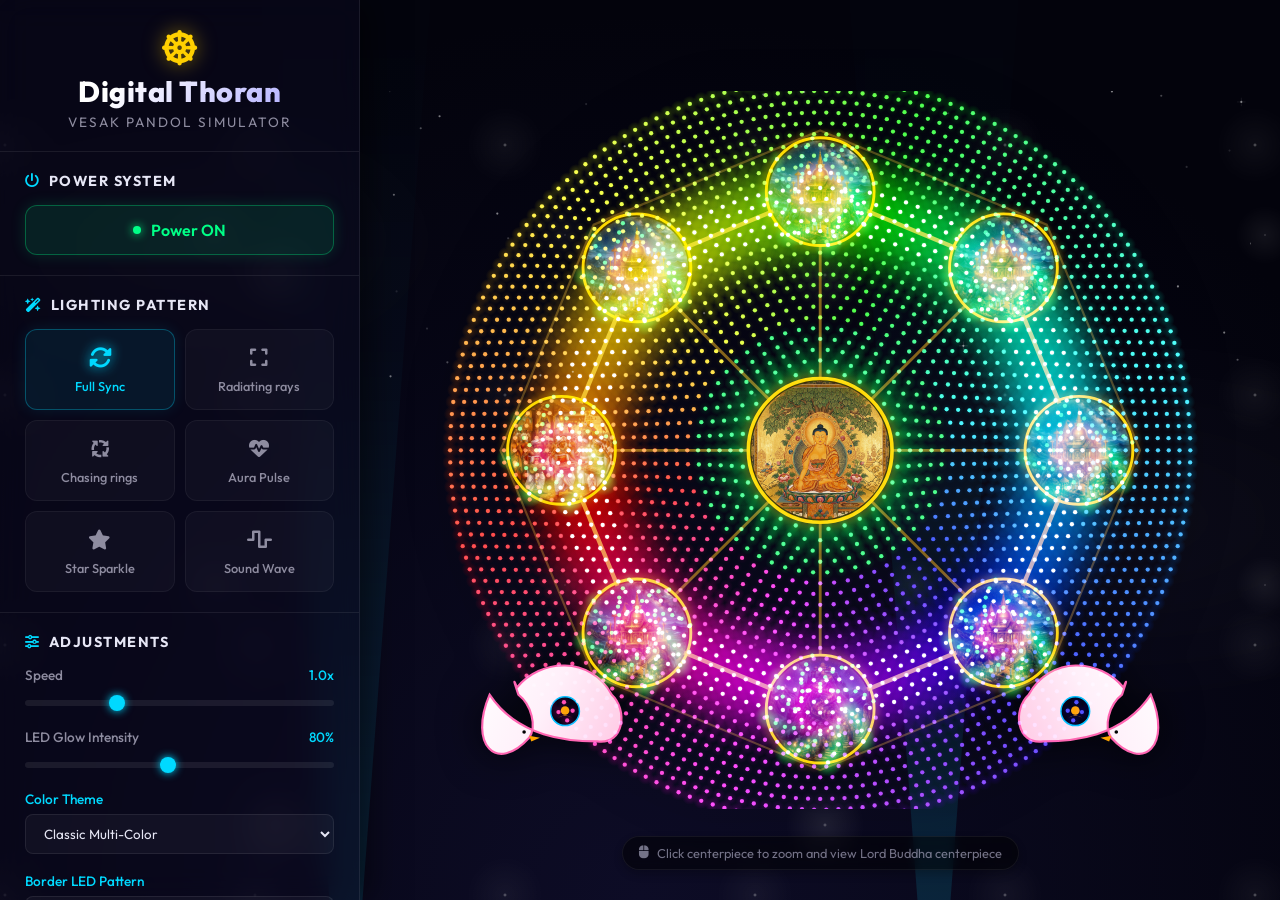
==== index.html @ d3d263a2 "first commit" ====
<!DOCTYPE html>
<html lang="en">
<head>
    <meta charset="UTF-8">
    <meta name="viewport" content="width=device-width, initial-scale=1.0">
    <title>Digital Vesak Thoran - Interactive LED Pandol</title>
    <meta name="description" content="An interactive, high-fidelity digital Vesak Thoran (Pandol) featuring synchronized LED lighting patterns, background music, and interactive Jataka story narrations.">
    <!-- Google Fonts: Outfit for UI, Noto Serif Sinhala for Sinhala text -->
    <link rel="preconnect" href="https://fonts.googleapis.com">
    <link rel="preconnect" href="https://fonts.gstatic.com" crossorigin>
    <link href="https://fonts.googleapis.com/css2?family=Abhaya+Libre:wght@500;700;800&family=Noto+Serif+Sinhala:wght@400;700&family=Outfit:wght@300;400;600;800&display=swap" rel="stylesheet">
    <!-- FontAwesome for control icons -->
    <link rel="stylesheet" href="https://cdnjs.cloudflare.com/ajax/libs/font-awesome/6.4.0/css/all.min.css">
    <link rel="stylesheet" href="index.css">
</head>
<body>
    <!-- Atmospheric Night Background -->
    <div class="sky-container">
        <div class="stars" id="stars-field"></div>
        <div class="clouds-container">
            <div class="cloud cloud-1"></div>
            <div class="cloud cloud-2"></div>
        </div>
        <!-- Sweeping searchlight beams behind the Thoran -->
        <div class="searchlight-beam beam-left" id="searchlight-l"></div>
        <div class="searchlight-beam beam-right" id="searchlight-r"></div>
    </div>

    <!-- Main Container -->
    <div class="app-container">
        <!-- Sidebar Controls -->
        <aside class="controls-sidebar" id="main-controls">
            <div class="sidebar-header">
                <i class="fa-solid fa-dharmachakra brand-logo spinning"></i>
                <h2>Digital Thoran</h2>
                <p>Vesak Pandol Simulator</p>
            </div>

            <div class="control-group">
                <h3><i class="fa-solid fa-power-off"></i> Power System</h3>
                <div class="power-toggle-container">
                    <button class="btn btn-power active" id="btn-power" aria-label="Toggle Power">
                        <span class="power-indicator"></span>
                        Power ON
                    </button>
                </div>
            </div>

            <div class="control-group">
                <h3><i class="fa-solid fa-wand-magic-sparkles"></i> Lighting Pattern</h3>
                <div class="pattern-grid">
                    <button class="pattern-card active" data-pattern="synchronized" id="pattern-sync">
                        <span class="pattern-icon"><i class="fa-solid fa-rotate"></i></span>
                        <span class="pattern-name">Full Sync</span>
                    </button>
                    <button class="pattern-card" data-pattern="radiating" id="pattern-rad">
                        <span class="pattern-icon"><i class="fa-solid fa-expand"></i></span>
                        <span class="pattern-name">Radiating rays</span>
                    </button>
                    <button class="pattern-card" data-pattern="chase" id="pattern-chase">
                        <span class="pattern-icon"><i class="fa-solid fa-arrows-spin"></i></span>
                        <span class="pattern-name">Chasing rings</span>
                    </button>
                    <button class="pattern-card" data-pattern="pulsing" id="pattern-pulse">
                        <span class="pattern-icon"><i class="fa-solid fa-heart-pulse"></i></span>
                        <span class="pattern-name">Aura Pulse</span>
                    </button>
                    <button class="pattern-card" data-pattern="twinkle" id="pattern-twinkle">
                        <span class="pattern-icon"><i class="fa-solid fa-star"></i></span>
                        <span class="pattern-name">Star Sparkle</span>
                    </button>
                    <button class="pattern-card" data-pattern="sound-reactive" id="pattern-sound">
                        <span class="pattern-icon"><i class="fa-solid fa-wave-square"></i></span>
                        <span class="pattern-name">Sound Wave</span>
                    </button>
                </div>
            </div>

            <div class="control-group">
                <h3><i class="fa-solid fa-sliders"></i> Adjustments</h3>
                <div class="slider-control">
                    <div class="slider-labels">
                        <span>Speed</span>
                        <span id="val-speed">1.0x</span>
                    </div>
                    <input type="range" id="slider-speed" min="0.2" max="3" step="0.1" value="1.0" class="custom-slider">
                </div>

                <div class="slider-control">
                    <div class="slider-labels">
                        <span>LED Glow Intensity</span>
                        <span id="val-glow">80%</span>
                    </div>
                    <input type="range" id="slider-glow" min="20" max="150" value="80" class="custom-slider">
                </div>

                <div class="slider-control">
                    <div class="slider-labels">
                        <span>Color Theme</span>
                    </div>
                    <select id="theme-selector" class="custom-select">
                        <option value="classic">Classic Multi-Color</option>
                        <option value="golden">Golden Buddhist Aura</option>
                        <option value="neon">Modern Electric Neon</option>
                        <option value="cool">Cool Blue & Emerald</option>
                    </select>
                </div>

                <div class="slider-control">
                    <div class="slider-labels">
                        <span>Border LED Pattern</span>
                    </div>
                    <select id="border-pattern-selector" class="custom-select">
                        <option value="turbine">Traditional Turbine</option>
                        <option value="flower">Ray Petals Flower</option>
                        <option value="sunray">Buddhist Sunray</option>
                        <option value="cross">Symmetric Cross</option>
                        <option value="diamond">Diamond Burst</option>
                        <option value="spiral">Spiral Galaxy</option>
                        <option value="lotus">Lotus Bloom</option>
                        <option value="wave">Ripple Wave Ring</option>
                        <option value="sunleaf">☀️ Sun Leaf Petals</option>
                        <option value="turboblade">🌀 Turbo Blade</option>
                    </select>
                </div>
            </div>

            <div class="control-group">
                <h3><i class="fa-solid fa-music"></i> Temple Soundscape</h3>
                <button class="btn btn-audio" id="btn-audio">
                    <i class="fa-solid fa-volume-xmark"></i> Play Ambiance
                </button>
                <div class="slider-control" style="margin-top: 10px;">
                    <div class="slider-labels">
                        <span>Volume</span>
                        <span id="val-volume">50%</span>
                    </div>
                    <input type="range" id="slider-volume" min="0" max="100" value="50" class="custom-slider">
                </div>
            </div>

            <div class="control-group">
                <h3><i class="fa-solid fa-microphone-lines"></i> Storyteller & Viridu</h3>
                <p class="story-intro">Play traditional Sinhala Viridu poem chanting and Raban drumbeats synced with the Jataka chapters.</p>
                <button class="btn btn-audio" id="btn-viridu-play" style="margin-bottom: 12px;">
                    <i class="fa-solid fa-play"></i> Play Viridu (Sinhala)
                </button>
                <div style="display: flex; align-items: center; justify-content: space-between; margin-bottom: 12px;">
                    <span style="font-size: 0.85rem; color: var(--text-secondary);">Auto Storytelling Mode</span>
                    <input type="checkbox" id="chk-autoplay" style="cursor: pointer; width: 18px; height: 18px; accent-color: var(--accent-blue);">
                </div>
                <div style="display: flex; gap: 8px; margin-bottom: 15px;">
                    <button class="btn btn-audio" id="btn-viridu-prev" style="flex: 1; padding: 8px 10px;"><i class="fa-solid fa-backward"></i> Prev</button>
                    <button class="btn btn-audio" id="btn-viridu-next" style="flex: 1; padding: 8px 10px;">Next <i class="fa-solid fa-forward"></i></button>
                </div>
            </div>

            <div class="control-group">
                <h3><i class="fa-solid fa-images"></i> Custom Panel Images</h3>
                <p class="story-intro">Select custom images for the centerpiece and chapters (or reset to default).</p>
                <div class="image-uploader-list">
                    <div class="uploader-item">
                        <span class="uploader-label">Centerpiece</span>
                        <div class="uploader-controls">
                            <label class="btn-upload-file">
                                <input type="file" class="input-panel-img" data-panel="0" accept="image/*">
                                <i class="fa-solid fa-cloud-arrow-up"></i>
                            </label>
                            <button class="btn-reset-img" data-panel="0" title="Reset to default"><i class="fa-solid fa-rotate-left"></i></button>
                        </div>
                    </div>
                    <div class="uploader-item">
                        <span class="uploader-label">Chapter 1</span>
                        <div class="uploader-controls">
                            <label class="btn-upload-file">
                                <input type="file" class="input-panel-img" data-panel="1" accept="image/*">
                                <i class="fa-solid fa-cloud-arrow-up"></i>
                            </label>
                            <button class="btn-reset-img" data-panel="1" title="Reset to default"><i class="fa-solid fa-rotate-left"></i></button>
                        </div>
                    </div>
                    <div class="uploader-item">
                        <span class="uploader-label">Chapter 2</span>
                        <div class="uploader-controls">
                            <label class="btn-upload-file">
                                <input type="file" class="input-panel-img" data-panel="2" accept="image/*">
                                <i class="fa-solid fa-cloud-arrow-up"></i>
                            </label>
                            <button class="btn-reset-img" data-panel="2" title="Reset to default"><i class="fa-solid fa-rotate-left"></i></button>
                        </div>
                    </div>
                    <div class="uploader-item">
                        <span class="uploader-label">Chapter 3</span>
                        <div class="uploader-controls">
                            <label class="btn-upload-file">
                                <input type="file" class="input-panel-img" data-panel="3" accept="image/*">
                                <i class="fa-solid fa-cloud-arrow-up"></i>
                            </label>
                            <button class="btn-reset-img" data-panel="3" title="Reset to default"><i class="fa-solid fa-rotate-left"></i></button>
                        </div>
                    </div>
                    <div class="uploader-item">
                        <span class="uploader-label">Chapter 4</span>
                        <div class="uploader-controls">
                            <label class="btn-upload-file">
                                <input type="file" class="input-panel-img" data-panel="4" accept="image/*">
                                <i class="fa-solid fa-cloud-arrow-up"></i>
                            </label>
                            <button class="btn-reset-img" data-panel="4" title="Reset to default"><i class="fa-solid fa-rotate-left"></i></button>
                        </div>
                    </div>
                    <div class="uploader-item">
                        <span class="uploader-label">Chapter 5</span>
                        <div class="uploader-controls">
                            <label class="btn-upload-file">
                                <input type="file" class="input-panel-img" data-panel="5" accept="image/*">
                                <i class="fa-solid fa-cloud-arrow-up"></i>
                            </label>
                            <button class="btn-reset-img" data-panel="5" title="Reset to default"><i class="fa-solid fa-rotate-left"></i></button>
                        </div>
                    </div>
                    <div class="uploader-item">
                        <span class="uploader-label">Chapter 6</span>
                        <div class="uploader-controls">
                            <label class="btn-upload-file">
                                <input type="file" class="input-panel-img" data-panel="6" accept="image/*">
                                <i class="fa-solid fa-cloud-arrow-up"></i>
                            </label>
                            <button class="btn-reset-img" data-panel="6" title="Reset to default"><i class="fa-solid fa-rotate-left"></i></button>
                        </div>
                    </div>
                    <div class="uploader-item">
                        <span class="uploader-label">Chapter 7</span>
                        <div class="uploader-controls">
                            <label class="btn-upload-file">
                                <input type="file" class="input-panel-img" data-panel="7" accept="image/*">
                                <i class="fa-solid fa-cloud-arrow-up"></i>
                            </label>
                            <button class="btn-reset-img" data-panel="7" title="Reset to default"><i class="fa-solid fa-rotate-left"></i></button>
                        </div>
                    </div>
                    <div class="uploader-item">
                        <span class="uploader-label">Chapter 8</span>
                        <div class="uploader-controls">
                            <label class="btn-upload-file">
                                <input type="file" class="input-panel-img" data-panel="8" accept="image/*">
                                <i class="fa-solid fa-cloud-arrow-up"></i>
                            </label>
                            <button class="btn-reset-img" data-panel="8" title="Reset to default"><i class="fa-solid fa-rotate-left"></i></button>
                        </div>
                    </div>
                </div>
            </div>

            <div class="control-group">
                <h3><i class="fa-solid fa-book-open"></i> Sri Pada Pilgrimage</h3>
                <div class="scene-list">
                    <button class="scene-item" data-scene="1">
                        <span class="scene-num">1</span>
                        <span class="scene-title">Saman's Invitation</span>
                    </button>
                    <button class="scene-item" data-scene="2">
                        <span class="scene-num">2</span>
                        <span class="scene-title">Buddha's Arrival</span>
                    </button>
                    <button class="scene-item" data-scene="3">
                        <span class="scene-num">3</span>
                        <span class="scene-title">Placing the Footprint</span>
                    </button>
                    <button class="scene-item" data-scene="4">
                        <span class="scene-num">4</span>
                        <span class="scene-title">Worship of the Footprint</span>
                    </button>
                    <button class="scene-item" data-scene="5">
                        <span class="scene-num">5</span>
                        <span class="scene-title">Pilgrims' Night Climb</span>
                    </button>
                    <button class="scene-item" data-scene="6">
                        <span class="scene-num">6</span>
                        <span class="scene-title">The Summit Shrine</span>
                    </button>
                    <button class="scene-item" data-scene="7">
                        <span class="scene-num">7</span>
                        <span class="scene-title">Hewisi Drumming</span>
                    </button>
                    <button class="scene-item" data-scene="8">
                        <span class="scene-num">8</span>
                        <span class="scene-title">Rising Sun (Ira Sewaya)</span>
                    </button>
                </div>
            </div>
            
            <div class="sidebar-footer">
                <a href="panel-display.html" class="btn btn-audio" style="margin-bottom: 15px; text-decoration: none; display: block; text-align: center;"><i class="fa-solid fa-square-full"></i> View Background Panel</a>
                <p>Created with devotion for Vesak</p>
                <span class="dev-tag">Antigravity AI</span>
            </div>
        </aside>

        <!-- Toggle Sidebar Button for smaller screens -->
        <button class="sidebar-toggle" id="btn-sidebar-toggle" aria-label="Toggle Menu">
            <i class="fa-solid fa-bars"></i>
        </button>

        <!-- Main Display Canvas Area -->
        <main class="canvas-viewport">
            <div class="canvas-wrapper">
                <canvas id="thoran-canvas"></canvas>
                
                <!-- Viridu Lyrics Display Overlay -->
                <div class="viridu-overlay-box" id="viridu-display-box">
                    <div class="viridu-title"><i class="fa-solid fa-microphone-lines"></i> තෝරණ් විරිදු ගායනය (Viridu Chanting)</div>
                    <div class="viridu-verse" id="viridu-lyrics-text">සුමන සමන් දෙව් රාජිඳු එදා...<br>බුදු හිමි හමුවී ආරාධනා...</div>
                </div>

                <!-- Help Tip Overlay -->
                <div class="interaction-hint">
                    <i class="fa-solid fa-computer-mouse"></i> Click centerpiece to zoom and view Lord Buddha centerpiece
                </div>
            </div>
        </main>
    </div>

    <!-- Jataka Story Details Modal -->
    <div class="modal-backdrop" id="story-modal">
        <div class="modal-card">
            <button class="modal-close" id="btn-modal-close" aria-label="Close Story">&times;</button>
            <div class="modal-body">
                <div class="modal-visual">
                    <!-- Zoomed illustration render target -->
                    <canvas id="modal-canvas" width="400" height="400"></canvas>
                </div>
                <div class="modal-text">
                    <div class="lang-tabs">
                        <button class="tab-btn active" data-lang="en">English</button>
                        <button class="tab-btn" data-lang="si">සිංහල</button>
                    </div>
                    
                    <div class="lang-content en active" id="story-content-en">
                        <h2 class="story-heading">Sumana Saman's Invitation</h2>
                        <h4 class="story-chapter">Chapter 1: The Divine Request</h4>
                        <p class="story-desc">
                            God Sumana Saman, the guardian deity of Samanala Kanda (Adam's Peak), visits Lord Buddha during His visit to Kelaniya. Bowing with deep devotion, the deity invites Lord Buddha to climb the holy peak of Samanala Mountain and place His sacred footprint on the summit, establishing a place of worship for all generations.
                        </p>
                    </div>
                    
                    <div class="lang-content si" id="story-content-si">
                        <h2 class="story-heading">සුමන සමන් දෙවිඳුගේ ආරාධනාව</h2>
                        <h4 class="story-chapter">පළමු පරිච්ඡේදය: දිව්‍යමය ඇරයුම</h4>
                        <p class="story-desc">
                            කැලණියට වැඩම කළ බුදුරජාණන් වහන්සේ හමුවන සමනල කඳු අධිපති සුමන සමන් දිව්‍ය රාජයා, උන්වහන්සේට ඉතා බැති සිතින් නමස්කාර කරයි. සමනල කඳු මුදුනට වැඩම කර එහි බුදු සිරි පා සටහන තබා, ලෝක සත්වයාට වැඳ පුදා ගැනීම සඳහා පූජනීය ස්ථානයක් බවට පත් කරන ලෙස දෙවිඳුන් ආරාධනා කරයි.
                        </p>
                    </div>
                    
                    <div class="modal-navigation">
                        <button class="btn btn-nav" id="btn-story-prev"><i class="fa-solid fa-chevron-left"></i> Previous</button>
                        <span class="story-page-indicator" id="story-page-num">1 / 8</span>
                        <button class="btn btn-nav" id="btn-story-next">Next <i class="fa-solid fa-chevron-right"></i></button>
                    </div>
                </div>
            </div>
        </div>
    </div>

    <!-- Startup Loading Screen -->
    <div class="loading-overlay" id="loading-screen">
        <div class="loading-content">
            <div class="dharma-wheel-container">
                <i class="fa-solid fa-dharmachakra spinning-slow"></i>
            </div>
            <h1>සාධු! සාධු! සාධු!</h1>
            <p>Initializing Digital Vesak Thoran...</p>
            <div class="progress-bar">
                <div class="progress-fill" id="loading-progress"></div>
            </div>
        </div>
    </div>

    <!-- Main scripts -->
    <script src="audio.js"></script>
    <script src="thoran.js"></script>
</body>
</html>
---- index.css ----
/* --- Global Styles & Variables --- */
:root {
    --bg-primary: #020208;
    --bg-secondary: #070614;
    --bg-glass: rgba(12, 10, 32, 0.55);
    --border-glass: rgba(255, 255, 255, 0.08);
    --accent-red: #ff3b5c;
    --accent-green: #00ff87;
    --accent-blue: #00d9ff;
    --accent-yellow: #ffd000;
    --accent-pink: #ff52cc;
    --accent-white: #ffffff;
    --text-primary: #e6e6f5;
    --text-secondary: #8e8ca0;
    --text-muted: #57556a;
    --font-ui: 'Outfit', sans-serif;
    --font-sinhala: 'Noto Serif Sinhala', serif;
    --glow-glow: 0 0 15px rgba(0, 217, 255, 0.4);
    --transition-smooth: all 0.3s cubic-bezier(0.25, 0.8, 0.25, 1);
}

* {
    box-sizing: border-box;
    margin: 0;
    padding: 0;
    user-select: none;
}

body {
    background-color: var(--bg-primary);
    color: var(--text-primary);
    font-family: var(--font-ui);
    overflow: hidden;
    height: 100vh;
    width: 100vw;
}

/* --- Atmospheric Night Sky Background --- */
.sky-container {
    position: absolute;
    top: 0;
    left: 0;
    width: 100%;
    height: 100%;
    background: radial-gradient(circle at 50% 100%, #0d0c26 0%, #03030c 80%);
    overflow: hidden;
    z-index: 1;
}

.stars {
    position: absolute;
    width: 100%;
    height: 100%;
    background-image: 
        radial-gradient(white, rgba(255,255,255,.2) 2px, transparent 40px),
        radial-gradient(white, rgba(255,255,255,.15) 1px, transparent 30px),
        radial-gradient(white, rgba(255,255,255,.1) 2px, transparent 40px);
    background-size: 550px 550px, 350px 350px, 250px 250px;
    background-position: 0 0, 40px 60px, 130px 270px;
    opacity: 0.4;
    animation: starTwinkle 120s linear infinite;
}

@keyframes starTwinkle {
    from { background-position: 0 0, 40px 60px, 130px 270px; }
    to { background-position: 550px 1100px, 390px 760px, 130px 1270px; }
}

.clouds-container {
    position: absolute;
    width: 100%;
    height: 100%;
    opacity: 0.15;
    pointer-events: none;
}

.cloud {
    position: absolute;
    background: radial-gradient(ellipse at center, rgba(255,255,255,0.2) 0%, rgba(255,255,255,0) 70%);
    border-radius: 50%;
    filter: blur(20px);
}

.cloud-1 {
    width: 600px;
    height: 300px;
    top: 10%;
    left: -10%;
    animation: drift 180s linear infinite;
}

.cloud-2 {
    width: 800px;
    height: 400px;
    bottom: 20%;
    right: -20%;
    animation: driftReverse 220s linear infinite;
}

@keyframes drift {
    0% { transform: translateX(0); }
    50% { transform: translateX(100vw); }
    100% { transform: translateX(0); }
}

@keyframes driftReverse {
    0% { transform: translateX(0); }
    50% { transform: translateX(-100vw); }
    100% { transform: translateX(0); }
}

/* Sweeping searchlight beams */
.searchlight-beam {
    position: absolute;
    bottom: -100px;
    width: 180px;
    height: 120vh;
    background: linear-gradient(to top, rgba(0, 217, 255, 0.15) 0%, rgba(0, 217, 255, 0.02) 60%, rgba(0, 217, 255, 0) 100%);
    clip-path: polygon(45% 100%, 55% 100%, 100% 0%, 0% 0%);
    transform-origin: bottom center;
    filter: blur(8px);
    pointer-events: none;
    mix-blend-mode: screen;
}

.beam-left {
    left: 20%;
    animation: sweepLeft 22s ease-in-out infinite alternate;
}

.beam-right {
    right: 20%;
    animation: sweepRight 26s ease-in-out infinite alternate;
}

@keyframes sweepLeft {
    0% { transform: rotate(-25deg); opacity: 0.3; }
    50% { opacity: 0.6; }
    100% { transform: rotate(15deg); opacity: 0.2; }
}

@keyframes sweepRight {
    0% { transform: rotate(20deg); opacity: 0.2; }
    50% { opacity: 0.5; }
    100% { transform: rotate(-15deg); opacity: 0.4; }
}

/* --- Layout Container --- */
.app-container {
    position: relative;
    display: flex;
    width: 100vw;
    height: 100vh;
    z-index: 2;
}

/* --- Sidebar Controls (Glassmorphic) --- */
.controls-sidebar {
    width: 360px;
    height: 100%;
    background: var(--bg-glass);
    backdrop-filter: blur(16px);
    -webkit-backdrop-filter: blur(16px);
    border-right: 1px solid var(--border-glass);
    display: flex;
    flex-direction: column;
    overflow-y: auto;
    z-index: 10;
    transition: var(--transition-smooth);
    box-shadow: 10px 0 30px rgba(0,0,0,0.5);
    scrollbar-width: thin;
    scrollbar-color: rgba(255,255,255,0.1) transparent;
}

.controls-sidebar::-webkit-scrollbar {
    width: 5px;
}
.controls-sidebar::-webkit-scrollbar-thumb {
    background-color: rgba(255,255,255,0.1);
    border-radius: 5px;
}

.sidebar-header {
    padding: 30px 25px 20px;
    border-bottom: 1px solid var(--border-glass);
    text-align: center;
}

.sidebar-header h2 {
    font-size: 1.8rem;
    font-weight: 800;
    background: linear-gradient(135deg, #ffffff 30%, #a29fff 100%);
    -webkit-background-clip: text;
    -webkit-text-fill-color: transparent;
    letter-spacing: 0.5px;
    margin-top: 8px;
}

.sidebar-header p {
    font-size: 0.85rem;
    color: var(--text-secondary);
    text-transform: uppercase;
    letter-spacing: 2px;
    margin-top: 4px;
}

.brand-logo {
    font-size: 2.2rem;
    color: var(--accent-yellow);
    filter: drop-shadow(0 0 10px rgba(255, 208, 0, 0.5));
}

.spinning {
    animation: spin 8s linear infinite;
}
.spinning-slow {
    animation: spin 20s linear infinite;
}

@keyframes spin {
    0% { transform: rotate(0deg); }
    100% { transform: rotate(360deg); }
}

.control-group {
    padding: 20px 25px;
    border-bottom: 1px solid var(--border-glass);
}

.control-group h3 {
    font-size: 0.9rem;
    text-transform: uppercase;
    letter-spacing: 1.5px;
    color: var(--text-primary);
    margin-bottom: 15px;
    display: flex;
    align-items: center;
    gap: 8px;
}

.control-group h3 i {
    color: var(--accent-blue);
}

/* Power Button */
.btn-power {
    width: 100%;
    padding: 14px;
    border: 1px solid rgba(255, 59, 92, 0.3);
    background: rgba(255, 59, 92, 0.08);
    color: var(--accent-red);
    font-family: var(--font-ui);
    font-size: 1rem;
    font-weight: 600;
    border-radius: 12px;
    cursor: pointer;
    display: flex;
    align-items: center;
    justify-content: center;
    gap: 10px;
    transition: var(--transition-smooth);
}

.power-indicator {
    width: 8px;
    height: 8px;
    border-radius: 50%;
    background-color: var(--accent-red);
    box-shadow: 0 0 8px var(--accent-red);
    transition: var(--transition-smooth);
}

.btn-power.active {
    background: rgba(0, 255, 135, 0.1);
    color: var(--accent-green);
    border-color: rgba(0, 255, 135, 0.3);
    box-shadow: 0 0 15px rgba(0, 255, 135, 0.15);
}

.btn-power.active .power-indicator {
    background-color: var(--accent-green);
    box-shadow: 0 0 10px var(--accent-green);
}

.btn-power:hover {
    transform: translateY(-2px);
}

/* Pattern Selection */
.pattern-grid {
    display: grid;
    grid-template-columns: repeat(2, 1fr);
    gap: 10px;
}

.pattern-card {
    background: rgba(255, 255, 255, 0.03);
    border: 1px solid rgba(255, 255, 255, 0.05);
    padding: 15px 10px;
    border-radius: 12px;
    color: var(--text-secondary);
    cursor: pointer;
    display: flex;
    flex-direction: column;
    align-items: center;
    gap: 8px;
    transition: var(--transition-smooth);
    font-family: var(--font-ui);
}

.pattern-icon {
    font-size: 1.25rem;
    transition: var(--transition-smooth);
}

.pattern-name {
    font-size: 0.8rem;
    font-weight: 500;
    text-align: center;
}

.pattern-card:hover {
    background: rgba(255, 255, 255, 0.08);
    border-color: rgba(255, 255, 255, 0.12);
    color: var(--text-primary);
    transform: translateY(-2px);
}

.pattern-card.active {
    background: rgba(0, 217, 255, 0.08);
    border-color: rgba(0, 217, 255, 0.3);
    color: var(--accent-blue);
    box-shadow: 0 0 15px rgba(0, 217, 255, 0.1);
}

.pattern-card.active .pattern-icon {
    transform: scale(1.15);
    filter: drop-shadow(0 0 5px var(--accent-blue));
}

/* Custom Slider Styles */
.slider-control {
    margin-bottom: 18px;
}

.slider-control:last-child {
    margin-bottom: 0;
}

.slider-labels {
    display: flex;
    justify-content: space-between;
    font-size: 0.85rem;
    color: var(--text-secondary);
    margin-bottom: 6px;
    font-weight: 500;
}

.slider-labels span:last-child {
    color: var(--accent-blue);
}

.custom-slider {
    -webkit-appearance: none;
    width: 100%;
    height: 6px;
    border-radius: 3px;
    background: rgba(255,255,255,0.08);
    outline: none;
}

.custom-slider::-webkit-slider-thumb {
    -webkit-appearance: none;
    appearance: none;
    width: 16px;
    height: 16px;
    border-radius: 50%;
    background: var(--accent-blue);
    cursor: pointer;
    box-shadow: 0 0 8px var(--accent-blue);
    transition: var(--transition-smooth);
}

.custom-slider::-webkit-slider-thumb:hover {
    transform: scale(1.2);
    box-shadow: 0 0 12px var(--accent-blue);
}

.custom-select {
    width: 100%;
    padding: 10px 14px;
    background: rgba(255,255,255,0.04);
    border: 1px solid rgba(255,255,255,0.08);
    color: var(--text-primary);
    border-radius: 8px;
    outline: none;
    font-family: var(--font-ui);
    cursor: pointer;
}

.custom-select option {
    background-color: var(--bg-secondary);
    color: var(--text-primary);
}

/* Audio button */
.btn-audio {
    width: 100%;
    padding: 12px;
    border: 1px solid rgba(255, 255, 255, 0.08);
    background: rgba(255,255,255,0.03);
    color: var(--text-primary);
    border-radius: 10px;
    cursor: pointer;
    display: flex;
    align-items: center;
    justify-content: center;
    gap: 8px;
    font-family: var(--font-ui);
    font-size: 0.9rem;
    font-weight: 500;
    transition: var(--transition-smooth);
}

.btn-audio:hover {
    background: rgba(255,255,255,0.08);
    border-color: rgba(255,255,255,0.15);
}

.btn-audio.playing {
    background: rgba(255, 208, 0, 0.1);
    color: var(--accent-yellow);
    border-color: rgba(255, 208, 0, 0.3);
    box-shadow: 0 0 10px rgba(255, 208, 0, 0.1);
}

/* Scene/Story List */
.story-intro {
    font-size: 0.8rem;
    color: var(--text-secondary);
    margin-bottom: 12px;
    line-height: 1.4;
}

.scene-list {
    display: flex;
    flex-direction: column;
    gap: 8px;
}

.scene-item {
    background: rgba(255,255,255,0.02);
    border: 1px solid rgba(255,255,255,0.04);
    padding: 10px 12px;
    border-radius: 8px;
    color: var(--text-secondary);
    cursor: pointer;
    display: flex;
    align-items: center;
    gap: 12px;
    font-family: var(--font-ui);
    text-align: left;
    transition: var(--transition-smooth);
    width: 100%;
}

.scene-num {
    width: 22px;
    height: 22px;
    border-radius: 50%;
    background: rgba(255,255,255,0.06);
    display: flex;
    align-items: center;
    justify-content: center;
    font-size: 0.75rem;
    font-weight: 600;
    color: var(--text-primary);
    transition: var(--transition-smooth);
}

.scene-title {
    font-size: 0.85rem;
    font-weight: 500;
    white-space: nowrap;
    overflow: hidden;
    text-overflow: ellipsis;
    flex: 1;
}

.scene-item:hover {
    background: rgba(255,255,255,0.06);
    border-color: rgba(255,255,255,0.1);
    color: var(--text-primary);
    transform: translateX(4px);
}

.scene-item:hover .scene-num {
    background: var(--accent-blue);
    box-shadow: 0 0 8px var(--accent-blue);
}

.sidebar-footer {
    padding: 25px;
    margin-top: auto;
    border-top: 1px solid var(--border-glass);
    text-align: center;
    font-size: 0.75rem;
    color: var(--text-muted);
}

.dev-tag {
    display: inline-block;
    margin-top: 4px;
    padding: 2px 8px;
    background: rgba(255,255,255,0.04);
    border-radius: 4px;
    border: 1px solid rgba(255,255,255,0.04);
}

/* --- Toggle Sidebar Button (Mobile) --- */
.sidebar-toggle {
    position: absolute;
    top: 20px;
    left: 20px;
    width: 44px;
    height: 44px;
    background: var(--bg-glass);
    border: 1px solid var(--border-glass);
    border-radius: 12px;
    color: var(--text-primary);
    font-size: 1.2rem;
    cursor: pointer;
    display: none;
    align-items: center;
    justify-content: center;
    z-index: 100;
    box-shadow: 0 4px 15px rgba(0,0,0,0.3);
    backdrop-filter: blur(8px);
    transition: var(--transition-smooth);
}

.sidebar-toggle:hover {
    background: rgba(255,255,255,0.1);
    transform: scale(1.05);
}

/* --- Canvas Viewport (Main Area) --- */
.canvas-viewport {
    flex: 1;
    height: 100%;
    display: flex;
    align-items: center;
    justify-content: center;
    padding: 20px;
    position: relative;
    overflow: hidden;
}

.canvas-wrapper {
    position: relative;
    width: 100%;
    height: 100%;
    display: flex;
    flex-direction: column;
    align-items: center;
    justify-content: center;
}

#thoran-canvas {
    max-width: 100%;
    max-height: 95%;
    object-fit: contain;
    filter: drop-shadow(0 0 20px rgba(0,0,0,0.8));
    cursor: crosshair;
}

.interaction-hint {
    position: absolute;
    bottom: 10px;
    background: rgba(0,0,0,0.6);
    border: 1px solid var(--border-glass);
    padding: 8px 16px;
    border-radius: 20px;
    font-size: 0.8rem;
    color: var(--text-secondary);
    display: flex;
    align-items: center;
    gap: 8px;
    pointer-events: none;
    backdrop-filter: blur(4px);
    box-shadow: 0 4px 10px rgba(0,0,0,0.3);
    opacity: 0.8;
}

/* --- Story Details Modal --- */
.modal-backdrop {
    position: fixed;
    top: 0;
    left: 0;
    width: 100%;
    height: 100%;
    background-color: rgba(1, 1, 5, 0.85);
    backdrop-filter: blur(8px);
    z-index: 1000;
    display: flex;
    align-items: center;
    justify-content: center;
    opacity: 0;
    pointer-events: none;
    transition: opacity 0.4s ease;
}

.modal-backdrop.open {
    opacity: 1;
    pointer-events: auto;
}

.modal-card {
    background: rgba(15, 12, 35, 0.75);
    border: 1px solid rgba(255, 255, 255, 0.12);
    box-shadow: 0 20px 50px rgba(0,0,0,0.6), 0 0 30px rgba(0, 217, 255, 0.05);
    border-radius: 20px;
    width: 90%;
    max-width: 900px;
    position: relative;
    overflow: hidden;
    transform: translateY(30px) scale(0.95);
    transition: transform 0.4s cubic-bezier(0.25, 0.8, 0.25, 1);
    backdrop-filter: blur(25px);
    -webkit-backdrop-filter: blur(25px);
}

.modal-backdrop.open .modal-card {
    transform: translateY(0) scale(1);
}

.modal-close {
    position: absolute;
    top: 15px;
    right: 20px;
    background: none;
    border: none;
    color: var(--text-secondary);
    font-size: 2.2rem;
    cursor: pointer;
    transition: var(--transition-smooth);
    z-index: 1010;
}

.modal-close:hover {
    color: var(--accent-red);
    transform: scale(1.1) rotate(90deg);
}

.modal-body {
    display: flex;
    flex-wrap: wrap;
    width: 100%;
}

.modal-visual {
    flex: 1;
    min-width: 350px;
    background: radial-gradient(circle at center, #131238 0%, #060515 100%);
    border-right: 1px solid rgba(255, 255, 255, 0.08);
    display: flex;
    align-items: center;
    justify-content: center;
    padding: 20px;
}

#modal-canvas {
    max-width: 100%;
    height: auto;
    filter: drop-shadow(0 0 15px rgba(255, 255, 255, 0.15));
}

.modal-text {
    flex: 1.2;
    min-width: 380px;
    padding: 40px;
    display: flex;
    flex-direction: column;
    justify-content: space-between;
}

.lang-tabs {
    display: flex;
    gap: 10px;
    margin-bottom: 25px;
    border-bottom: 1px solid rgba(255,255,255,0.06);
    padding-bottom: 10px;
}

.tab-btn {
    background: none;
    border: none;
    padding: 6px 16px;
    border-radius: 15px;
    color: var(--text-secondary);
    cursor: pointer;
    font-family: var(--font-ui);
    font-weight: 600;
    font-size: 0.9rem;
    transition: var(--transition-smooth);
    border: 1px solid transparent;
}

.tab-btn:hover {
    color: var(--text-primary);
}

.tab-btn.active {
    background: rgba(0, 217, 255, 0.08);
    border-color: rgba(0, 217, 255, 0.25);
    color: var(--accent-blue);
}

.lang-content {
    display: none;
    flex-grow: 1;
    animation: fadeIn 0.4s ease;
}

.lang-content.active {
    display: block;
}

@keyframes fadeIn {
    from { opacity: 0; transform: translateY(10px); }
    to { opacity: 1; transform: translateY(0); }
}

.story-heading {
    font-size: 1.8rem;
    font-weight: 800;
    margin-bottom: 5px;
    background: linear-gradient(to right, #ffffff, #d3c2ff);
    -webkit-background-clip: text;
    -webkit-text-fill-color: transparent;
}

.si .story-heading {
    font-family: var(--font-sinhala);
    font-size: 1.8rem;
    line-height: 1.5;
    background: linear-gradient(to right, #ffd000, #ff8c00);
    -webkit-background-clip: text;
    -webkit-text-fill-color: transparent;
}

.story-chapter {
    font-size: 0.9rem;
    font-weight: 600;
    color: var(--accent-pink);
    text-transform: uppercase;
    letter-spacing: 1px;
    margin-bottom: 20px;
}

.si .story-chapter {
    font-family: var(--font-sinhala);
    text-transform: none;
    letter-spacing: 0;
    color: var(--accent-pink);
}

.story-desc {
    font-size: 1rem;
    line-height: 1.6;
    color: var(--text-secondary);
    text-align: justify;
}

.si .story-desc {
    font-family: var(--font-sinhala);
    font-size: 1rem;
    line-height: 1.8;
}

.modal-navigation {
    display: flex;
    align-items: center;
    justify-content: space-between;
    margin-top: 35px;
}

.btn-nav {
    background: rgba(255,255,255,0.03);
    border: 1px solid rgba(255,255,255,0.08);
    color: var(--text-primary);
    padding: 10px 16px;
    border-radius: 8px;
    cursor: pointer;
    font-family: var(--font-ui);
    font-weight: 500;
    transition: var(--transition-smooth);
    display: flex;
    align-items: center;
    gap: 6px;
}

.btn-nav:hover {
    background: rgba(255,255,255,0.08);
    border-color: rgba(255,255,255,0.15);
}

.story-page-indicator {
    font-size: 0.9rem;
    color: var(--text-secondary);
    font-weight: 600;
}

/* --- Loading Screen Overlay --- */
.loading-overlay {
    position: fixed;
    top: 0;
    left: 0;
    width: 100vw;
    height: 100vh;
    background: #03020b;
    z-index: 10000;
    display: flex;
    align-items: center;
    justify-content: center;
    transition: opacity 0.6s ease;
}

.loading-content {
    text-align: center;
    max-width: 400px;
    padding: 20px;
}

.dharma-wheel-container {
    font-size: 4rem;
    color: var(--accent-yellow);
    margin-bottom: 25px;
    filter: drop-shadow(0 0 15px rgba(255,208,0,0.5));
}

.loading-content h1 {
    font-family: var(--font-sinhala);
    font-size: 2.2rem;
    margin-bottom: 10px;
    color: #ffd000;
}

.loading-content p {
    font-size: 0.95rem;
    color: var(--text-secondary);
    letter-spacing: 1px;
    margin-bottom: 30px;
}

.progress-bar {
    width: 100%;
    height: 6px;
    background: rgba(255,255,255,0.05);
    border-radius: 3px;
    overflow: hidden;
}

.progress-fill {
    width: 0%;
    height: 100%;
    background: linear-gradient(to right, var(--accent-pink), var(--accent-yellow), var(--accent-green));
    border-radius: 3px;
    box-shadow: 0 0 10px rgba(255,208,0,0.5);
    transition: width 0.1s linear;
}

/* --- Responsive Adaptations --- */
@media (max-width: 900px) {
    .controls-sidebar {
        position: fixed;
        left: -360px;
        top: 0;
        bottom: 0;
    }
    
    .controls-sidebar.open {
        left: 0;
    }
    
    .sidebar-toggle {
        display: flex;
    }
    
    .canvas-viewport {
        padding: 40px 10px 10px 10px;
    }

    .modal-body {
        flex-direction: column;
    }
    
    .modal-visual {
        min-width: 100%;
        border-right: none;
        border-bottom: 1px solid rgba(255, 255, 255, 0.08);
        padding: 15px;
    }

    #modal-canvas {
        max-height: 250px;
    }
    
    .modal-text {
        min-width: 100%;
        padding: 25px;
    }
}

/* --- Viridu Lyrics Overlay Box --- */
.viridu-overlay-box {
    position: absolute;
    bottom: 60px;
    background: rgba(10, 8, 30, 0.82);
    backdrop-filter: blur(12px);
    -webkit-backdrop-filter: blur(12px);
    border: 1px solid rgba(0, 217, 255, 0.25);
    box-shadow: 0 0 25px rgba(0, 217, 255, 0.2), inset 0 0 10px rgba(255, 255, 255, 0.05);
    padding: 15px 25px;
    border-radius: 16px;
    width: 90%;
    max-width: 580px;
    text-align: center;
    z-index: 15;
    transition: opacity 0.5s cubic-bezier(0.25, 0.8, 0.25, 1), transform 0.5s cubic-bezier(0.25, 0.8, 0.25, 1);
    pointer-events: none;
    transform: translateY(0);
}

.viridu-overlay-box.hidden {
    opacity: 0;
    transform: translateY(15px);
    pointer-events: none;
}

.viridu-title {
    font-size: 0.78rem;
    font-weight: 700;
    text-transform: uppercase;
    letter-spacing: 1.5px;
    color: var(--accent-yellow);
    margin-bottom: 6px;
    display: flex;
    align-items: center;
    justify-content: center;
    gap: 6px;
    text-shadow: 0 0 5px rgba(255, 208, 0, 0.3);
}

.viridu-verse {
    font-family: var(--font-sinhala);
    font-size: 1.25rem;
    line-height: 1.7;
    color: var(--accent-white);
    text-shadow: 0 0 10px rgba(255, 255, 255, 0.4);
    animation: pulseVerse 3s ease-in-out infinite alternate;
}

@keyframes pulseVerse {
    0% { text-shadow: 0 0 8px rgba(255, 255, 255, 0.3); }
    100% { text-shadow: 0 0 15px rgba(0, 217, 255, 0.6); }
}

@media (max-width: 900px) {
    .viridu-overlay-box {
        bottom: 20px;
        width: 95%;
        padding: 10px 15px;
    }
    .viridu-verse {
        font-size: 1.08rem;
    }
}

/* --- Custom Panel Images Uploader Styles --- */
.image-uploader-list {
    display: flex;
    flex-direction: column;
    gap: 8px;
    margin-top: 10px;
}

.uploader-item {
    display: flex;
    align-items: center;
    justify-content: space-between;
    background: rgba(255, 255, 255, 0.02);
    border: 1px solid rgba(255, 255, 255, 0.04);
    padding: 8px 12px;
    border-radius: 8px;
    transition: var(--transition-smooth);
}

.uploader-item:hover {
    background: rgba(255, 255, 255, 0.05);
    border-color: rgba(255, 255, 255, 0.08);
}

.uploader-label {
    font-size: 0.85rem;
    color: var(--text-secondary);
    font-weight: 500;
}

.uploader-item:hover .uploader-label {
    color: var(--text-primary);
}

.uploader-controls {
    display: flex;
    align-items: center;
    gap: 6px;
}

/* Hide file input */
.input-panel-img {
    display: none;
}

/* Styled Label representing the File Upload Button */
.btn-upload-file {
    background: rgba(0, 217, 255, 0.05);
    border: 1px solid rgba(0, 217, 255, 0.15);
    color: var(--accent-blue);
    width: 32px;
    height: 32px;
    border-radius: 6px;
    display: flex;
    align-items: center;
    justify-content: center;
    cursor: pointer;
    transition: var(--transition-smooth);
    font-size: 0.9rem;
}

.btn-upload-file:hover {
    background: rgba(0, 217, 255, 0.15);
    border-color: var(--accent-blue);
    transform: translateY(-1px);
    box-shadow: 0 0 8px rgba(0, 217, 255, 0.2);
}

/* Styled Reset Button */
.btn-reset-img {
    background: rgba(255, 255, 255, 0.03);
    border: 1px solid rgba(255, 255, 255, 0.08);
    color: var(--text-secondary);
    width: 32px;
    height: 32px;
    border-radius: 6px;
    display: flex;
    align-items: center;
    justify-content: center;
    cursor: pointer;
    transition: var(--transition-smooth);
    font-size: 0.85rem;
}

.btn-reset-img:hover {
    background: rgba(255, 59, 92, 0.1);
    border-color: rgba(255, 59, 92, 0.3);
    color: var(--accent-red);
    transform: translateY(-1px);
    box-shadow: 0 0 8px rgba(255, 59, 92, 0.15);
}

/* Active upload styling state */
.uploader-item.has-image {
    background: rgba(0, 255, 135, 0.03);
    border-color: rgba(0, 255, 135, 0.15);
}

.uploader-item.has-image .uploader-label {
    color: var(--accent-green);
    font-weight: 600;
}

.uploader-item.has-image .btn-upload-file {
    background: rgba(0, 255, 135, 0.1);
    border-color: rgba(0, 255, 135, 0.3);
    color: var(--accent-green);
}

.uploader-item.has-image .btn-upload-file:hover {
    background: rgba(0, 255, 135, 0.2);
    border-color: var(--accent-green);
    box-shadow: 0 0 8px rgba(0, 255, 135, 0.3);
}

/* Show all chapter uploaders */
/* .image-uploader-list .uploader-item:not(:first-child) {
    display: none;
} */
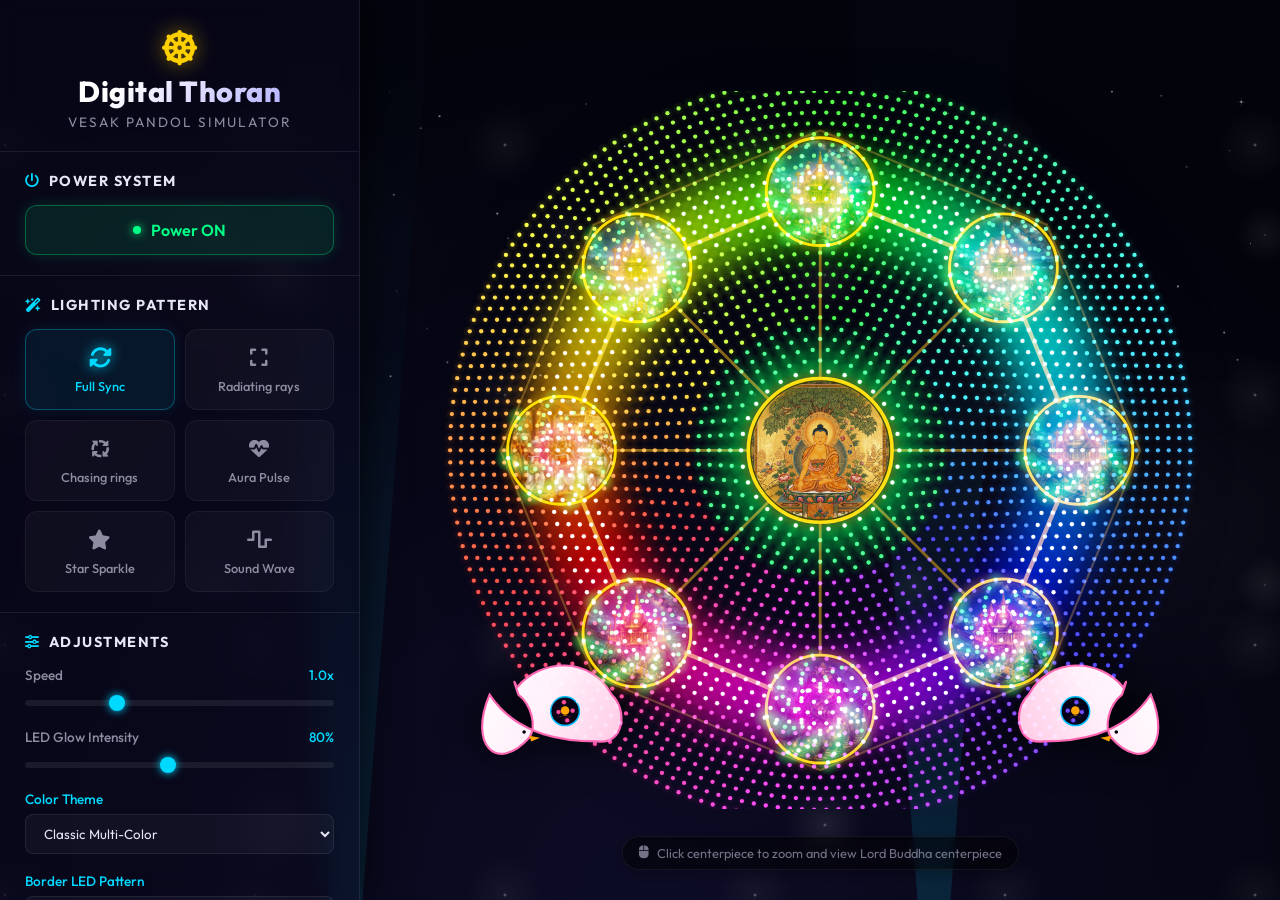
==== commit d066d738: "feat: add Jataka panel page, audio asset, and enhance UI controls with additional patterns and auto-" ====
--- a/index.html
+++ b/index.html
@@ -1,18 +1,23 @@
 <!DOCTYPE html>
 <html lang="en">
+
 <head>
     <meta charset="UTF-8">
     <meta name="viewport" content="width=device-width, initial-scale=1.0">
     <title>Digital Vesak Thoran - Interactive LED Pandol</title>
-    <meta name="description" content="An interactive, high-fidelity digital Vesak Thoran (Pandol) featuring synchronized LED lighting patterns, background music, and interactive Jataka story narrations.">
+    <meta name="description"
+        content="An interactive, high-fidelity digital Vesak Thoran (Pandol) featuring synchronized LED lighting patterns, background music, and interactive Jataka story narrations.">
     <!-- Google Fonts: Outfit for UI, Noto Serif Sinhala for Sinhala text -->
     <link rel="preconnect" href="https://fonts.googleapis.com">
     <link rel="preconnect" href="https://fonts.gstatic.com" crossorigin>
-    <link href="https://fonts.googleapis.com/css2?family=Abhaya+Libre:wght@500;700;800&family=Noto+Serif+Sinhala:wght@400;700&family=Outfit:wght@300;400;600;800&display=swap" rel="stylesheet">
+    <link
+        href="https://fonts.googleapis.com/css2?family=Abhaya+Libre:wght@500;700;800&family=Noto+Serif+Sinhala:wght@400;700&family=Outfit:wght@300;400;600;800&display=swap"
+        rel="stylesheet">
     <!-- FontAwesome for control icons -->
     <link rel="stylesheet" href="https://cdnjs.cloudflare.com/ajax/libs/font-awesome/6.4.0/css/all.min.css">
     <link rel="stylesheet" href="index.css">
 </head>
+
 <body>
     <!-- Atmospheric Night Background -->
     <div class="sky-container">
@@ -83,7 +88,8 @@
                         <span>Speed</span>
                         <span id="val-speed">1.0x</span>
                     </div>
-                    <input type="range" id="slider-speed" min="0.2" max="3" step="0.1" value="1.0" class="custom-slider">
+                    <input type="range" id="slider-speed" min="0.2" max="3" step="0.1" value="1.0"
+                        class="custom-slider">
                 </div>
 
                 <div class="slider-control">
@@ -141,17 +147,21 @@
 
             <div class="control-group">
                 <h3><i class="fa-solid fa-microphone-lines"></i> Storyteller & Viridu</h3>
-                <p class="story-intro">Play traditional Sinhala Viridu poem chanting and Raban drumbeats synced with the Jataka chapters.</p>
+                <p class="story-intro">Play traditional Sinhala Viridu poem chanting and Raban drumbeats synced with the
+                    Jataka chapters.</p>
                 <button class="btn btn-audio" id="btn-viridu-play" style="margin-bottom: 12px;">
                     <i class="fa-solid fa-play"></i> Play Viridu (Sinhala)
                 </button>
                 <div style="display: flex; align-items: center; justify-content: space-between; margin-bottom: 12px;">
                     <span style="font-size: 0.85rem; color: var(--text-secondary);">Auto Storytelling Mode</span>
-                    <input type="checkbox" id="chk-autoplay" style="cursor: pointer; width: 18px; height: 18px; accent-color: var(--accent-blue);">
+                    <input type="checkbox" id="chk-autoplay"
+                        style="cursor: pointer; width: 18px; height: 18px; accent-color: var(--accent-blue);">
                 </div>
                 <div style="display: flex; gap: 8px; margin-bottom: 15px;">
-                    <button class="btn btn-audio" id="btn-viridu-prev" style="flex: 1; padding: 8px 10px;"><i class="fa-solid fa-backward"></i> Prev</button>
-                    <button class="btn btn-audio" id="btn-viridu-next" style="flex: 1; padding: 8px 10px;">Next <i class="fa-solid fa-forward"></i></button>
+                    <button class="btn btn-audio" id="btn-viridu-prev" style="flex: 1; padding: 8px 10px;"><i
+                            class="fa-solid fa-backward"></i> Prev</button>
+                    <button class="btn btn-audio" id="btn-viridu-next" style="flex: 1; padding: 8px 10px;">Next <i
+                            class="fa-solid fa-forward"></i></button>
                 </div>
             </div>
 
@@ -166,7 +176,8 @@
                                 <input type="file" class="input-panel-img" data-panel="0" accept="image/*">
                                 <i class="fa-solid fa-cloud-arrow-up"></i>
                             </label>
-                            <button class="btn-reset-img" data-panel="0" title="Reset to default"><i class="fa-solid fa-rotate-left"></i></button>
+                            <button class="btn-reset-img" data-panel="0" title="Reset to default"><i
+                                    class="fa-solid fa-rotate-left"></i></button>
                         </div>
                     </div>
                     <div class="uploader-item">
@@ -176,7 +187,8 @@
                                 <input type="file" class="input-panel-img" data-panel="1" accept="image/*">
                                 <i class="fa-solid fa-cloud-arrow-up"></i>
                             </label>
-                            <button class="btn-reset-img" data-panel="1" title="Reset to default"><i class="fa-solid fa-rotate-left"></i></button>
+                            <button class="btn-reset-img" data-panel="1" title="Reset to default"><i
+                                    class="fa-solid fa-rotate-left"></i></button>
                         </div>
                     </div>
                     <div class="uploader-item">
@@ -186,7 +198,8 @@
                                 <input type="file" class="input-panel-img" data-panel="2" accept="image/*">
                                 <i class="fa-solid fa-cloud-arrow-up"></i>
                             </label>
-                            <button class="btn-reset-img" data-panel="2" title="Reset to default"><i class="fa-solid fa-rotate-left"></i></button>
+                            <button class="btn-reset-img" data-panel="2" title="Reset to default"><i
+                                    class="fa-solid fa-rotate-left"></i></button>
                         </div>
                     </div>
                     <div class="uploader-item">
@@ -196,7 +209,8 @@
                                 <input type="file" class="input-panel-img" data-panel="3" accept="image/*">
                                 <i class="fa-solid fa-cloud-arrow-up"></i>
                             </label>
-                            <button class="btn-reset-img" data-panel="3" title="Reset to default"><i class="fa-solid fa-rotate-left"></i></button>
+                            <button class="btn-reset-img" data-panel="3" title="Reset to default"><i
+                                    class="fa-solid fa-rotate-left"></i></button>
                         </div>
                     </div>
                     <div class="uploader-item">
@@ -206,7 +220,8 @@
                                 <input type="file" class="input-panel-img" data-panel="4" accept="image/*">
                                 <i class="fa-solid fa-cloud-arrow-up"></i>
                             </label>
-                            <button class="btn-reset-img" data-panel="4" title="Reset to default"><i class="fa-solid fa-rotate-left"></i></button>
+                            <button class="btn-reset-img" data-panel="4" title="Reset to default"><i
+                                    class="fa-solid fa-rotate-left"></i></button>
                         </div>
                     </div>
                     <div class="uploader-item">
@@ -216,7 +231,8 @@
                                 <input type="file" class="input-panel-img" data-panel="5" accept="image/*">
                                 <i class="fa-solid fa-cloud-arrow-up"></i>
                             </label>
-                            <button class="btn-reset-img" data-panel="5" title="Reset to default"><i class="fa-solid fa-rotate-left"></i></button>
+                            <button class="btn-reset-img" data-panel="5" title="Reset to default"><i
+                                    class="fa-solid fa-rotate-left"></i></button>
                         </div>
                     </div>
                     <div class="uploader-item">
@@ -226,7 +242,8 @@
                                 <input type="file" class="input-panel-img" data-panel="6" accept="image/*">
                                 <i class="fa-solid fa-cloud-arrow-up"></i>
                             </label>
-                            <button class="btn-reset-img" data-panel="6" title="Reset to default"><i class="fa-solid fa-rotate-left"></i></button>
+                            <button class="btn-reset-img" data-panel="6" title="Reset to default"><i
+                                    class="fa-solid fa-rotate-left"></i></button>
                         </div>
                     </div>
                     <div class="uploader-item">
@@ -236,7 +253,8 @@
                                 <input type="file" class="input-panel-img" data-panel="7" accept="image/*">
                                 <i class="fa-solid fa-cloud-arrow-up"></i>
                             </label>
-                            <button class="btn-reset-img" data-panel="7" title="Reset to default"><i class="fa-solid fa-rotate-left"></i></button>
+                            <button class="btn-reset-img" data-panel="7" title="Reset to default"><i
+                                    class="fa-solid fa-rotate-left"></i></button>
                         </div>
                     </div>
                     <div class="uploader-item">
@@ -246,7 +264,8 @@
                                 <input type="file" class="input-panel-img" data-panel="8" accept="image/*">
                                 <i class="fa-solid fa-cloud-arrow-up"></i>
                             </label>
-                            <button class="btn-reset-img" data-panel="8" title="Reset to default"><i class="fa-solid fa-rotate-left"></i></button>
+                            <button class="btn-reset-img" data-panel="8" title="Reset to default"><i
+                                    class="fa-solid fa-rotate-left"></i></button>
                         </div>
                     </div>
                 </div>
@@ -289,9 +308,14 @@
                     </button>
                 </div>
             </div>
-            
+
             <div class="sidebar-footer">
-                <a href="panel-display.html" class="btn btn-audio" style="margin-bottom: 15px; text-decoration: none; display: block; text-align: center;"><i class="fa-solid fa-square-full"></i> View Background Panel</a>
+                <a href="panel-display.html" class="btn btn-audio"
+                    style="margin-bottom: 10px; text-decoration: none; display: block; text-align: center;"><i
+                        class="fa-solid fa-square-full"></i> View Background Panel</a>
+                <a href="jataka-panel.html" class="btn btn-audio"
+                    style="margin-bottom: 15px; text-decoration: none; display: block; text-align: center; border-color: gold; color: gold;"><i
+                        class="fa-solid fa-rectangle-ad"></i> View Jataka Story Panel</a>
                 <p>Created with devotion for Vesak</p>
                 <span class="dev-tag">Antigravity AI</span>
             </div>
@@ -306,16 +330,19 @@
         <main class="canvas-viewport">
             <div class="canvas-wrapper">
                 <canvas id="thoran-canvas"></canvas>
-                
+
                 <!-- Viridu Lyrics Display Overlay -->
                 <div class="viridu-overlay-box" id="viridu-display-box">
-                    <div class="viridu-title"><i class="fa-solid fa-microphone-lines"></i> තෝරණ් විරිදු ගායනය (Viridu Chanting)</div>
-                    <div class="viridu-verse" id="viridu-lyrics-text">සුමන සමන් දෙව් රාජිඳු එදා...<br>බුදු හිමි හමුවී ආරාධනා...</div>
+                    <div class="viridu-title"><i class="fa-solid fa-microphone-lines"></i> තෝරණ් විරිදු ගායනය (Viridu
+                        Chanting)</div>
+                    <div class="viridu-verse" id="viridu-lyrics-text">සුමන සමන් දෙව් රාජිඳු එදා...<br>බුදු හිමි හමුවී
+                        ආරාධනා...</div>
                 </div>
 
                 <!-- Help Tip Overlay -->
                 <div class="interaction-hint">
-                    <i class="fa-solid fa-computer-mouse"></i> Click centerpiece to zoom and view Lord Buddha centerpiece
+                    <i class="fa-solid fa-computer-mouse"></i> Click centerpiece to zoom and view Lord Buddha
+                    centerpiece
                 </div>
             </div>
         </main>
@@ -335,27 +362,34 @@
                         <button class="tab-btn active" data-lang="en">English</button>
                         <button class="tab-btn" data-lang="si">සිංහල</button>
                     </div>
-                    
+
                     <div class="lang-content en active" id="story-content-en">
                         <h2 class="story-heading">Sumana Saman's Invitation</h2>
                         <h4 class="story-chapter">Chapter 1: The Divine Request</h4>
                         <p class="story-desc">
-                            God Sumana Saman, the guardian deity of Samanala Kanda (Adam's Peak), visits Lord Buddha during His visit to Kelaniya. Bowing with deep devotion, the deity invites Lord Buddha to climb the holy peak of Samanala Mountain and place His sacred footprint on the summit, establishing a place of worship for all generations.
+                            God Sumana Saman, the guardian deity of Samanala Kanda (Adam's Peak), visits Lord Buddha
+                            during His visit to Kelaniya. Bowing with deep devotion, the deity invites Lord Buddha to
+                            climb the holy peak of Samanala Mountain and place His sacred footprint on the summit,
+                            establishing a place of worship for all generations.
                         </p>
                     </div>
-                    
+
                     <div class="lang-content si" id="story-content-si">
                         <h2 class="story-heading">සුමන සමන් දෙවිඳුගේ ආරාධනාව</h2>
                         <h4 class="story-chapter">පළමු පරිච්ඡේදය: දිව්‍යමය ඇරයුම</h4>
                         <p class="story-desc">
-                            කැලණියට වැඩම කළ බුදුරජාණන් වහන්සේ හමුවන සමනල කඳු අධිපති සුමන සමන් දිව්‍ය රාජයා, උන්වහන්සේට ඉතා බැති සිතින් නමස්කාර කරයි. සමනල කඳු මුදුනට වැඩම කර එහි බුදු සිරි පා සටහන තබා, ලෝක සත්වයාට වැඳ පුදා ගැනීම සඳහා පූජනීය ස්ථානයක් බවට පත් කරන ලෙස දෙවිඳුන් ආරාධනා කරයි.
+                            කැලණියට වැඩම කළ බුදුරජාණන් වහන්සේ හමුවන සමනල කඳු අධිපති සුමන සමන් දිව්‍ය රාජයා, උන්වහන්සේට
+                            ඉතා බැති සිතින් නමස්කාර කරයි. සමනල කඳු මුදුනට වැඩම කර එහි බුදු සිරි පා සටහන තබා, ලෝක සත්වයාට
+                            වැඳ පුදා ගැනීම සඳහා පූජනීය ස්ථානයක් බවට පත් කරන ලෙස දෙවිඳුන් ආරාධනා කරයි.
                         </p>
                     </div>
-                    
+
                     <div class="modal-navigation">
-                        <button class="btn btn-nav" id="btn-story-prev"><i class="fa-solid fa-chevron-left"></i> Previous</button>
+                        <button class="btn btn-nav" id="btn-story-prev"><i class="fa-solid fa-chevron-left"></i>
+                            Previous</button>
                         <span class="story-page-indicator" id="story-page-num">1 / 8</span>
-                        <button class="btn btn-nav" id="btn-story-next">Next <i class="fa-solid fa-chevron-right"></i></button>
+                        <button class="btn btn-nav" id="btn-story-next">Next <i
+                                class="fa-solid fa-chevron-right"></i></button>
                     </div>
                 </div>
             </div>
@@ -380,4 +414,5 @@
     <script src="audio.js"></script>
     <script src="thoran.js"></script>
 </body>
-</html>
+
+</html>
